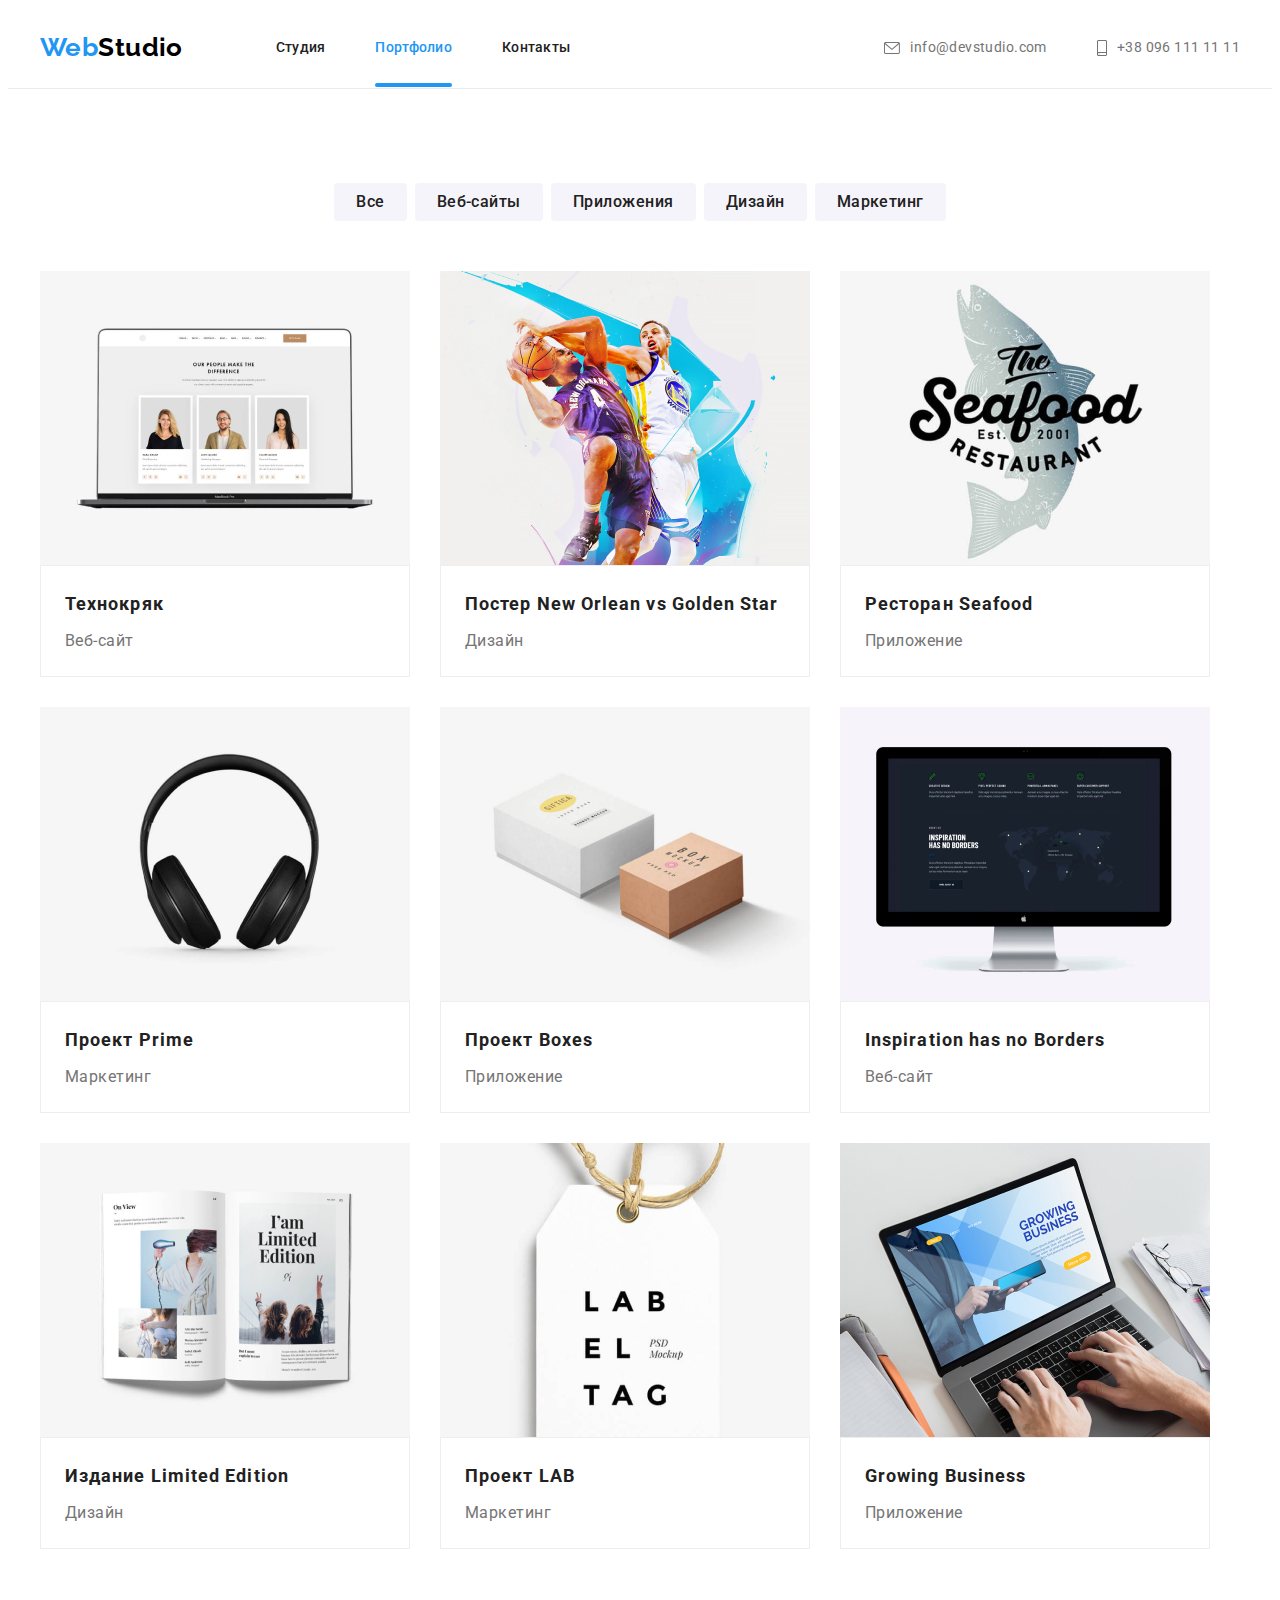
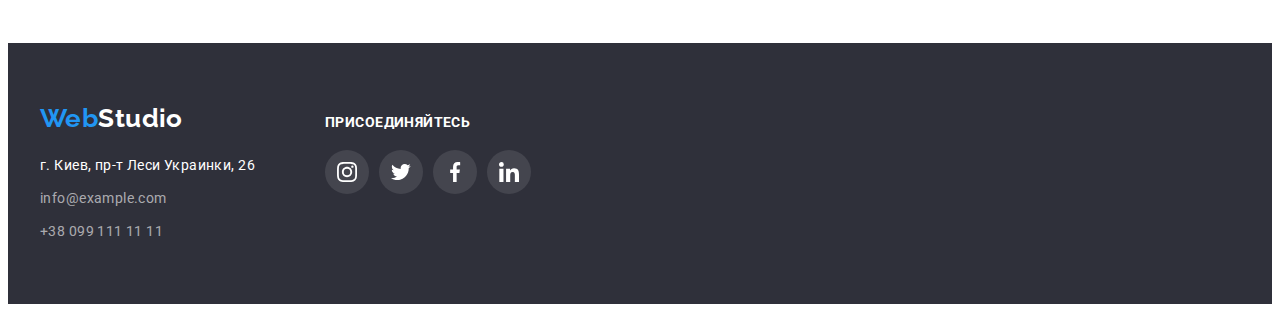
==== portfolio.html @ 3811b28b "копіювання файлів" ====
<!DOCTYPE html>
<html lang="en">

<head>
    <meta charset="UTF-8">
    <meta http-equiv="X-UA-Compatible" content="IE=edge">
    <meta name="viewport" content="width=device-width, initial-scale=1.0">
    <title>Document</title>
<link rel="preconnect" href="https://fonts.googleapis.com">
<link rel="preconnect" href="https://fonts.gstatic.com" crossorigin>
<link href="https://fonts.googleapis.com/css2?family=Raleway:wght@700&family=Roboto:wght@400;500;700;900&display=swap" rel="stylesheet">
<link rel="stylesheet" href="https://cdnjs.cloudflare.com/ajax/libs/modern-normalize/1.1.0/modern-normalize.min.css"
    integrity="sha512-wpPYUAdjBVSE4KJnH1VR1HeZfpl1ub8YT/NKx4PuQ5NmX2tKuGu6U/JRp5y+Y8XG2tV+wKQpNHVUX03MfMFn9Q=="
    crossorigin="anonymous" referrerpolicy="no-referrer" />
    <link rel="stylesheet" href="./css/styles.css">
</head>

<body>
<header class="header">
    <div class="container">
        <nav class="nav">
            <a class="logo" href="./"><span class="logo-blue-text">Web</span>Studio</a>
            <ul class="nav-list">
                <li class="nav-item">
                    <a class="nav-link " href="./index.html">Студия</a>
                </li>
                <li class="nav-item">
                    <a class="nav-link nav-link-active" href="./portfolio.html">Портфолио</a>
                </li>
                <li class="nav-item">
                    <a class="nav-link" href="">Контакты</a>
                </li>
            </ul>
        </nav>
        <ul class="contacts-list">
            <li class="contacts-item">
                <a class="contacts-link" href="mailto:info@devstudio.com">
                    <svg class="contacts-icon" height="16px" width="16px">
                        <use href="./images/icons.svg#icon-mail "></use>
                    </svg>
                    info@devstudio.com </a>
            </li>
            <li class="contacts-item">
                <a class="contacts-link" href="tel:+380961111111">
                    <svg class="contacts-icon" height="16px" width="10px">
                        <use href="./images/icons.svg#icon-smartphone "></use>
                    </svg>
                    +38 096 111 11 11</a>
            </li>
        </ul>
    </div>
</header>
    <main>
<section class="section">
    <div class="container">
<h1 class="invisible-title">Примери работ</h1>
<ul class="works-list-button">
    <li class="works-button-item"><button class="works-button" type="button">Все</button></li>
    <li class="works-button-item"><button class="works-button" type="button">Веб-сайты</button></li>
    <li class="works-button-item"><button class="works-button" type="button">Приложения</button></li>
    <li class="works-button-item"><button class="works-button" type="button">Дизайн</button></li>
    <li class="works-button-item"><button class="works-button" type="button">Маркетинг</button></li>
</ul>
<ul class="works-list">
    <li class="works-item">
        <a href="" class="works-link">
            <div class="work-box">
            <img src="./images/img.jpg" class="work-img" alt="Веб-сайт замовника" width="370">
            <div class="work-box-text-animation works-link">
            <p class="work-text-anamation">Технокряк это современная площадка распространения коронавируса. Компании используют эту платформу для цифрового шпионажа и атак на защищённые сервера конкурентов.</p>    
        </div>
        </div>
            <div class="work-text-box">
                <h2 class="work-box-title" >Технокряк</h2>
                <p class="work-text">Веб-сайт</p>
            </div>
        </a>
    </li>
    <li class="works-item">
        <a href="" class="works-link">
            <div class="work-box">
            <img src="./images/img2.jpg" class="work-img" alt="Два баскетболіста в грі" width="370">
            <div class="work-box-text-animation">
            <p class="work-text-anamation">Технокряк это современная площадка распространения коронавируса. Компании используют эту платформу для цифрового шпионажа и атак на защищённые сервера конкурентов.</p>    
        </div>
        </div>
            <div class="work-text-box"> 
                <h2  class="work-box-title">Постер New Orlean vs Golden Star</h2>
                <p class="work-text">Дизайн</p>
            </div>
        </a>
    </li>
    <li class="works-item">
        <a  href="" class="works-link">
            <div class="work-box">
            <img src="./images/img3.jpg" class="work-img" alt="логотип с рибой" width="370">
            <div class="work-box-text-animation">
            <p class="work-text-anamation">Технокряк это современная площадка распространения коронавируса. Компании используют эту платформу для цифрового шпионажа и атак на защищённые сервера конкурентов.</p>    
        </div>
        </div>
            <div class="work-text-box">
                <h2  class="work-box-title">Ресторан Seafood</h2>
                <p class="work-text">Приложение</p>
            </div>
        </a>
    </li>
    <li class="works-item">
        <a  href="" class="works-link">
            <div class="work-box">
            <img src="./images/img4.jpg" class="work-img" alt="наушники" width="370">
            <div class="work-box-text-animation">
            <p class="work-text-anamation">Технокряк это современная площадка распространения коронавируса. Компании используют эту платформу для цифрового шпионажа и атак на защищённые сервера конкурентов.</p>   
        </div>
        </div>
            <div class="work-text-box"> 
                <h2 class="work-box-title" >Проект Prime</h2>
                <p class="work-text">Маркетинг</p>   
            </div>
        </a>
    </li>
    <li class="works-item">
        <a href="" class="works-link">
            <div class="work-box">
            <img src="./images/img5.jpg" class="work-img" alt="два блока белий и бежевий" width="370">
            <div class="work-box-text-animation">
            <p class="work-text-anamation">Технокряк это современная площадка распространения коронавируса. Компании используют эту платформу для цифрового шпионажа и атак на защищённые сервера конкурентов.</p>    
        </div>
        </div>
            <div class="work-text-box"> 
                <h2 class="work-box-title" >Проект Boxes</h2>
                <p class="work-text">Приложение</p>
            </div>
        </a>
    </li>
    <li class="works-item">
        <a href="" class="works-link">
            <div class="work-box">
            <img src="./images/img6.jpg" class="work-img" alt="монитор с картой мира" width="370">
            <div class="work-box-text-animation">
            <p class="work-text-anamation">Технокряк это современная площадка распространения коронавируса. Компании используют эту платформу для цифрового шпионажа и атак на защищённые сервера конкурентов.</p>    
        </div>
        </div>
            <div class="work-text-box"> 
                <h2 class="work-box-title" >Inspiration has no Borders</h2>
                <p class="work-text">Веб-сайт</p>
            </div>
        </a>
    </li>
    <li class="works-item">
        <a href="" class="works-link">
            <div class="work-box">
            <img src="./images/img7.jpg" class="work-img" alt="откритая книга с фотографиями" width="370">
            <div class="work-box-text-animation">
            <p class="work-text-anamation">Технокряк это современная площадка распространения коронавируса. Компании используют эту платформу для цифрового шпионажа и атак на защищённые сервера конкурентов.</p>    
        </div>
        </div>
            <div class="work-text-box"> 
                <h2  class="work-box-title">Издание Limited Edition</h2>
                <p class="work-text">Дизайн</p>
            </div>
        </a>
    </li>
    <li class="works-item">
        <a  href="" class="works-link">
            <div class="work-box">
            <img src="./images/img8.jpg" class="work-img" alt="бирка" width="370">
            <div class="work-box-text-animation">
            <p class="work-text-anamation">Технокряк это современная площадка распространения коронавируса. Компании используют эту платформу для цифрового шпионажа и атак на защищённые сервера конкурентов.</p>    
        </div>
        </div>
            <div class="work-text-box"> 
                <h2 class="work-box-title" >Проект LAB</h2>
                <p class="work-text">Маркетинг</p>
            </div>
        </a>
    </li>
    <li class="works-item">
        <a href="" class="works-link">
            <div class="work-box">
            <img src="./images/img9.jpg" class="work-img" alt="человек набирает текст" width="370">
            <div class="work-box-text-animation">
            <p class="work-text-anamation">Технокряк это современная площадка распространения коронавируса. Компании используют эту платформу для цифрового шпионажа и атак на защищённые сервера конкурентов.</p>    
        </div>
        </div>
            <div class="work-text-box"> 
                <h2 class="work-box-title">Growing Business</h2>
                <p class="work-text">Приложение</p>
            </div>
        </a>
    </li>
</ul>
</div>
</section>
    </main>
<footer class="low">
    <div class="container low-container">
        <div>
            <a class="logo low-logo" href="./"><span class="logo-blue-text">Web</span>Studio</a>
            <address>
                <ul class="address-list">
                    <li class="address-item">
                        <p class="address-text">г. Киев, пр-т Леси Украинки, 26</p>
                    </li>
                    <li class="address-item">
                        <a class="address-links" href="mailto:info@example.com">info@example.com</a>
                    </li>
                    <li class="address-item">
                        <a class="address-links" href="tel:+380991111111">+38 099 111 11 11</a>
                    </li>
                </ul>
            </address>
        </div>
        <div class="social-networks-box">
            <p class="social-networks-text">присоединяйтесь</p>
            <ul class="social-networks-list">
                <li class="social-networks-item"><a href="" class="social-networks-link"> <svg
                            class="social-networks-icon">
                            <use href="./images/icons.svg#icon-instagram "></use>
                        </svg>
                    </a></li>
                <li class="social-networks-item"><a href="" class="social-networks-link"> <svg
                            class="social-networks-icon">
                            <use href="./images/icons.svg#icon-tvitter "></use>
                        </svg></a></li>
                <li class="social-networks-item"><a href="" class="social-networks-link"> <svg
                            class="social-networks-icon">
                            <use href="./images/icons.svg#icon-facebook "></use>
                        </svg></a></li>
                <li class="social-networks-item"><a href="" class="social-networks-link"> <svg
                            class="social-networks-icon">
                            <use href="./images/icons.svg#icon-linkedin "></use>
                        </svg></a></li>
            </ul>
        </div>
    </div>
</footer>
</body>

</html>
---- css/styles.css ----
:root {
  --primary-text-color: #757575;
  --title-text-color: #212121;
  --accent-color: #2196f3;
  --fon-color: #ffffff;
  --interval-box: 30px;
  --function-time: 250ms cubic-bezier(0.4, 0, 0.2, 1);
}

body {
  font-family: "Roboto", sans-serif;
  font-size: 14px;
  line-height: 1.71;
  letter-spacing: 0.03em;

  background-color: var(--fon-color);
  color: var(--primary-text-color);
}

h1,
h2,
h3,
p,
ul {
  margin: 0;
}
ul {
  list-style: none;
  padding: 0;
}
a {
  text-decoration: none;
  color: inherit;
}
.container {
  padding-left: 15px;
  padding-right: 15px;

  width: 1200px;
  margin: 0 auto;
}

/* header */
.header {
  display: flex;
  border-bottom: 1px solid #ececec;
  height: 80px;
}
.header > .container {
  display: flex;
  align-items: center;
  justify-content: space-between;
}
.nav {
  display: flex;
  align-items: center;
}
.logo {
  font-family: "Raleway", sans-serif;
  font-size: 26px;
  line-height: 1.2;
  font-weight: 700;

  color: #000000;
  margin-right: 93px;
}
.logo-blue-text {
  color: var(--accent-color);
}
.nav-list,
.contacts-list,
.feature,
.career,
.comand,
.works-list-button,
.works-list {
  display: flex;
}
.nav-link,
.contacts-link {
  padding: 32px 0;
  transition: color var(--function-time);
}

.nav-link {
  color: var(--title-text-color);
  font-weight: 500;
  letter-spacing: 0.02em;
  line-height: 1.14;
}
.nav-link-active {
  position: relative;
  color: var(--accent-color);
}
.nav-link-active::after {
  content: " ";
  position: absolute;
  bottom: 0;
  height: 4px;
  width: 100%;
  display: block;
  background: var(--accent-color);
  border-radius: 2px;
}
.nav-item:not(:last-child),
.contacts-item:not(:last-child) {
  margin-right: 50px;
}

.contacts-link {
  display: flex;
  align-items: center;
  color: var(--primary-text-color);
  fill: var(--primary-text-color);
}
.contacts-icon {
  margin-right: 10px;
  transition: fill var(--function-time);
}

.nav-link:hover,
.nav-link:focus,
.contacts-link:hover,
.contacts-link:focus {
  color: var(--accent-color);
}
.contacts-link:hover .contacts-icon,
.contacts-link:focus .contacts-icon {
  fill: var(--accent-color);
}

/* main */
.hero {
  padding-top: 200px;
  padding-bottom: 200px;

  text-align: center;
  background-color: #2f303a;
  background-image: linear-gradient(
      to right,
      rgba(47, 48, 58, 0.4),
      rgba(47, 48, 58, 0.4)
    ),
    url("../images/fon.jpg");

  background-repeat: no-repeat;
  background-size: cover;
  background-position: center;
}

.hero-title {
  font-weight: 900;
  font-size: 44px;
  line-height: 1.36;
  text-align: center;
  letter-spacing: 0.06em;
  text-transform: uppercase;
  color: var(--fon-color);
  margin-bottom: var(--interval-box);
}

.hero-button {
  font-family: inherit;
  font-weight: 700;
  font-size: 16px;
  line-height: 1.87;
  /* identical to box height, or 187% */
  letter-spacing: 0.06em;

  color: var(--fon-color);

  background-color: var(--accent-color);
  cursor: pointer;
  padding: 10px 32px;
  border-radius: 4px;
  border: none;

  transition: color var(--function-time), background-color var(--function-time);
}
.hero-button:focus,
.hero-button:hover {
  color: var(--accent-color);
  background-color: var(--fon-color);
}
/* особливості */
.section {
  padding-top: 94px;
  padding-bottom: 94px;
}

.invisible-title {
  position: absolute;
  clip: rect(0 0 0 0);
  width: 1px;
  height: 1px;
  margin: -1px;
}

.feature-box {
  display: flex;
  justify-content: center;
  align-items: center;
  height: 120px;
  width: 270px;
  border-radius: 4px;
  margin-bottom: var(--interval-box);
  background: #f5f4fa;
}
.feature-icon {
  height: 70px;
  width: 70px;
}
.feature-item:not(:last-child),
.career-item:not(:last-child),
.comand-item:not(:last-child),
.client-item:not(:last-child) {
  margin-right: var(--interval-box);
}
.feature-title {
  font-weight: 700;
  font-size: 14px;
  line-height: 1.14;
  text-transform: uppercase;
  margin-bottom: 10px;

  color: var(--title-text-color);
}

/* чим займаємося */
.no-pading-top {
  padding-top: 0;
}
.career-item {
  position: relative;
}
.career-img,
.comand-foto,
.work-img {
  width: 100%;
  height: auto;
  display: block;
}
.comand-title,
.career-title,
.client-title {
  margin-bottom: 50px;
  font-weight: 700;
  font-size: 36px;
  line-height: 1.17;
  letter-spacing: 0.03em;
  text-align: center;

  color: var(--title-text-color);
}
.career-text {
  position: absolute;
  bottom: 0;
  left: 0;
  width: 100%;
  padding: 27px;
  font-weight: 700;
  line-height: 1.14;
  text-align: center;
  text-transform: uppercase;

  color: var(--fon-color);
  background: rgba(47, 48, 58, 0.8);
}

/* Наша команда */

.team {
  background-color: #f5f4fa;
}
/* .comand-item {
} */
.comand-text {
  font-size: 16px;
  line-height: 1.19;
  padding: 30px 0;
  background-color: var(--fon-color);
  text-align: center;
  border-radius: 0px 0px 4px 4px;
  box-shadow: 0px 1px 3px rgba(0, 0, 0, 0.12), 0px 1px 1px rgba(0, 0, 0, 0.14),
    0px 2px 1px rgba(0, 0, 0, 0.2);
  fill: #afb1b8;
}

.comand-name {
  font-weight: 500;
  margin-bottom: 10px;
  color: var(--title-text-color);
}
.comand-work {
  margin-bottom: 16px;
}
.social-networks-list {
  display: flex;
  justify-content: center;
}
.social-networks-item:not(:last-child) {
  margin-right: 10px;
}
.social-networks-link {
  display: flex;
  justify-content: center;
  align-items: center;
  height: 44px;
  width: 44px;
  border-radius: 50%;
  background: rgba(255, 255, 255, 0.1);
  text-align: center;
  transition: background-color var(--function-time);
}
.social-networks-link:hover,
.social-networks-link:focus {
  background-color: var(--accent-color);
}
.social-networks-link:hover,
.social-networks-link:focus {
  fill: var(--fon-color);
}
.social-networks-icon {
  height: 20px;
  width: 20px;
  fill: inherit;
  transition: fill var(--function-time);
}
/* Постоянные клиенты */
.client {
  display: flex;
}
.client-link {
  justify-content: center;
  align-items: center;
  width: 170px;
  height: 92px;
  display: flex;
  fill: #afb1b8;
  border: 1px solid #afb1b8;
  border-radius: 4px;
  transition: border var(--function-time);
}
.client-icon {
  fill: inherit;
  transition: fill var(--function-time);
}
.client-link:hover,
.client-link:focus {
  border-color: var(--accent-color);
}
.client-link:hover .client-icon,
.client-link:focus .client-icon {
  fill: var(--accent-color);
}
/* footer */
.low {
  background-color: #2f303a;
  padding-bottom: 60px;
  padding-top: 60px;
}
.low-container {
  display: flex;
  align-items: baseline;
}
.low-logo {
  display: inline-block;
  margin-right: 0;
  margin-bottom: 20px;
  color: var(--fon-color);
}
.address-list {
  font-style: normal;
}
.address-text {
  color: var(--fon-color);
}

.address-links {
  color: rgba(255, 255, 255, 0.6);
  transition: color var(--function-time);
}
.address-links:hover,
.address-links:focus {
  color: var(--accent-color);
}
.address-item:not(:last-child) {
  margin-bottom: 9px;
}
.social-networks-box {
  margin-left: 70px;
  fill: var(--fon-color);
}
.social-networks-text {
  margin-bottom: 20px;

  font-weight: 700;
  line-height: 16px;
  text-transform: uppercase;
  color: var(--fon-color);
}
.backdrop {
  position: fixed;
  top: 0;
  left: 0;

  width: 100%;
  height: 100%;
  background-color: rgba(0, 0, 0, 0.2);
  opacity: 1;
  transition: opacity var(--function-time);
}
.modal {
  position: absolute;
  left: 50%;
  top: 50%;

  transform: translate(-50%, -50%);
  transition: transform var(--function-time);
  width: 528px;
  height: 581px;

  background: var(--fon-color);
  box-shadow: 0px 1px 3px rgba(0, 0, 0, 0.12), 0px 1px 1px rgba(0, 0, 0, 0.14),
    0px 2px 1px rgba(0, 0, 0, 0.2);
  border-radius: 4px;
}
.backdrop.is-hidden {
  opacity: 0;
  pointer-events: none;
}
.backdrop.is-hidden .modal {
  transform: translate(-50%, -400%);
}
.modal-button {
  display: flex;
  align-items: center;
  position: absolute;
  top: 8px;
  right: 8px;
  height: 30px;
  width: 30px;
  border-radius: 50%;

  background: var(--fon-color);
  border: 1px solid rgba(0, 0, 0, 0.1);
}
.modal-icon:hover,
.modal-icon:focus {
  fill: var(--accent-color);
}

/* portfolio/
/----------------------------------------------------------------------
/----------------------------------------------------------------------
/ */
.works-list-button {
  margin-bottom: 50px;
  justify-content: center;
}
.works-button-item:not(:last-child) {
  margin-right: 8px;
}
.works-button {
  font-family: inherit;
  font-weight: 500;
  font-size: 16px;
  line-height: 1.62em;
  color: var(--title-text-color);
  background-color: #f5f4fa;
  cursor: pointer;
  padding: 6px 22px;
  border-radius: 4px;
  letter-spacing: 0.03em;
  border: none;
  transition: color var(--function-time), background-color var(--function-time);
}

.works-button:focus,
.works-button:hover {
  color: var(--fon-color);
  background-color: var(--accent-color);
  box-shadow: 0px 3px 1px rgba(0, 0, 0, 0.1), 0px 1px 2px rgba(0, 0, 0, 0.08),
    0px 2px 2px rgba(0, 0, 0, 0.12);
}
.works-list {
  flex-wrap: wrap;
}

.works-item {
  margin-left: var(--interval-box);
  margin-top: var(--interval-box);
}
.works-link {
  display: block;
  transition: box-shadow var(--function-time);
}
.works-link:focus,
.works-link:hover {
  box-shadow: 0px 1px 1px rgba(0, 0, 0, 0.12), 0px 4px 4px rgba(0, 0, 0, 0.06),
    1px 4px 6px rgba(0, 0, 0, 0.16);
}
.works-link:hover .work-box-text-animation,
.works-link:focus .work-box-text-animation {
  transform: translateY(0%);
}
.work-box {
  position: relative;
  overflow: hidden;
}
.work-box-text-animation {
  position: absolute;
  display: flex;
  justify-content: center;
  align-items: center;
  transform: translateY(100%);
  transition: transform var(--function-time);
  top: 0;
  left: 0;
  height: 100%;
  width: 100%;
  padding: 24px;
  background: rgba(33, 150, 243, 0.9);
}

.work-text-anamation {
  font-size: 18px;
  line-height: 1.56;
  color: var(--fon-color);
  letter-spacing: 0.03em;
}
.work-text-box {
  border: 1px solid #eeeeee;
  padding: 20px 24px;
}
.works-item:nth-child(3n + 1) {
  margin-left: 0;
}
.works-item:not(:nth-child(n + 4)) {
  margin-top: 0;
}

.work-box-title {
  font-weight: 700;
  font-size: 18px;
  line-height: 2em;
  letter-spacing: 0.06em;
  color: var(--title-text-color);
  margin-bottom: 4px;
}
.work-text {
  font-size: 16px;
  line-height: 1.87em;
  letter-spacing: 0.03em;
  color: inherit;
}
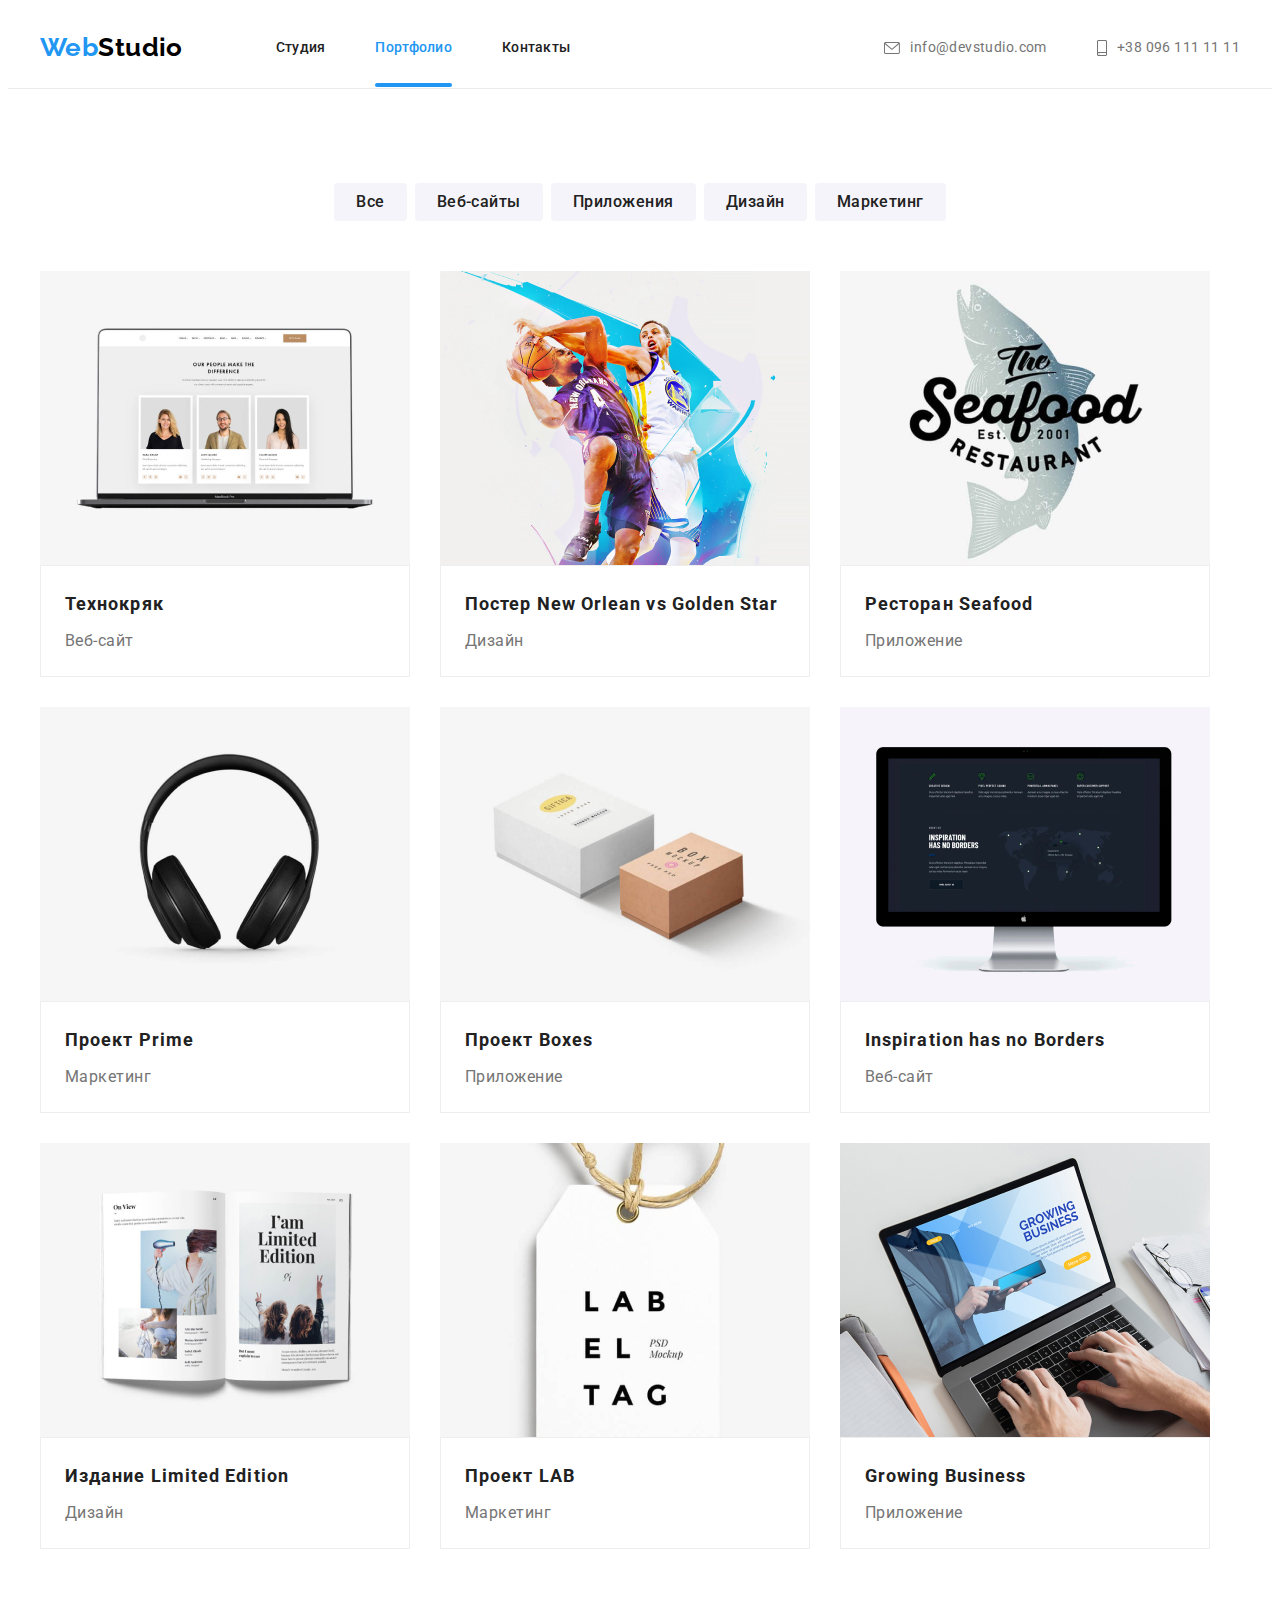
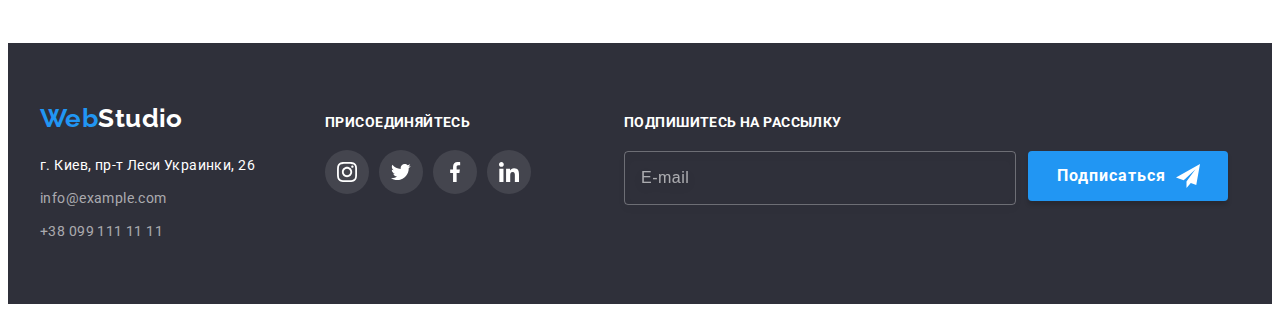
==== commit be9d042e: "закінчення роботи" ====
--- a/portfolio.html
+++ b/portfolio.html
@@ -231,8 +231,19 @@
                             <use href="./images/icons.svg#icon-linkedin "></use>
                         </svg></a></li>
             </ul>
-        </div>
-    </div>
+         </div>
+            <form name="mail-form" class="mail-form">
+                <label for="mail" class="mail-form-text">Подпишитесь на рассылку</label>
+                <div class="mail-form-box">
+                    <input type="email" name="mail" id="mail" class="mail-form-edit" placeholder="E-mail">
+                    <button type="submit" class="mail-form-button">Подписаться
+                        <svg class="mail-form-icon" height="24px" width="24px">
+                            <use href="./images/icons.svg#icon-send"></use>
+                        </svg>
+                    </button>
+                </div>
+            </form>
+        </div>
 </footer>
 </body>
 
--- a/css/styles.css
+++ b/css/styles.css
@@ -24,6 +24,7 @@
 ul {
   margin: 0;
 }
+
 ul {
   list-style: none;
   padding: 0;
@@ -178,7 +179,9 @@
   transition: color var(--function-time), background-color var(--function-time);
 }
 .hero-button:focus,
-.hero-button:hover {
+.hero-button:hover,
+.mail-form-button:focus,
+.mail-form-button:hover {
   color: var(--accent-color);
   background-color: var(--fon-color);
 }
@@ -188,7 +191,8 @@
   padding-bottom: 94px;
 }
 
-.invisible-title {
+.invisible-title,
+.modal-check {
   position: absolute;
   clip: rect(0 0 0 0);
   width: 1px;
@@ -327,7 +331,8 @@
   transition: fill var(--function-time);
 }
 /* Постоянные клиенты */
-.client {
+.client,
+.mail-form-box {
   display: flex;
 }
 .client-link {
@@ -399,6 +404,85 @@
   text-transform: uppercase;
   color: var(--fon-color);
 }
+/* mail-form */
+
+.mail-form {
+  margin-left: 93px;
+}
+.mail-form-text {
+  display: flex;
+  font-weight: 700;
+  line-height: 1.14;
+  margin-bottom: 20px;
+  text-transform: uppercase;
+
+  color: var(--fon-color);
+}
+.mail-form-edit {
+  display: flex;
+  width: 358px;
+  height: 50px;
+  background: none;
+  padding-left: 16px;
+  padding-right: 16px;
+  margin-right: 12px;
+
+  border: 1px solid rgba(255, 255, 255, 0.3);
+  filter: drop-shadow(0px 4px 4px rgba(0, 0, 0, 0.15));
+  border-radius: 4px;
+  font-size: 16px;
+
+  letter-spacing: 0.03em;
+
+  color: rgba(255, 255, 255, 0.6);
+  transition: border-color var(--function-time);
+}
+.mail-form-edit::placeholder {
+  font-size: 16px;
+  letter-spacing: 0.03em;
+  color: rgba(255, 255, 255, 0.6);
+}
+.mail-form-edit:hover,
+.mail-form-edit:focus-visible {
+  border-color: var(--accent-color);
+  outline-color: var(--accent-color);
+}
+.mail-form-button {
+  display: flex;
+  align-items: center;
+  height: 50px;
+  padding-left: 29px;
+  padding-right: 28px;
+
+  box-shadow: 0px 4px 4px rgba(0, 0, 0, 0.15);
+  border-radius: 4px;
+  border: none;
+
+  font-family: inherit;
+  font-weight: 700;
+  font-size: 16px;
+  line-height: 1.87;
+  letter-spacing: 0.06em;
+
+  color: var(--fon-color);
+  background: var(--accent-color);
+  fill: var(--fon-color);
+
+  transition: color var(--function-time), background-color var(--function-time);
+}
+
+.mail-form-button:focus .mail-form-iconn,
+.mail-form-button:hover .mail-form-icon {
+  fill: var(--accent-color);
+}
+
+.mail-form-icon {
+  fill: inherit;
+  transition: fill var(--function-time);
+  margin-left: 10px;
+}
+
+/* modal-windows */
 .backdrop {
   position: fixed;
   top: 0;
@@ -419,6 +503,7 @@
   transition: transform var(--function-time);
   width: 528px;
   height: 581px;
+  padding: 40px;
 
   background: var(--fon-color);
   box-shadow: 0px 1px 3px rgba(0, 0, 0, 0.12), 0px 1px 1px rgba(0, 0, 0, 0.14),
@@ -444,10 +529,124 @@
 
   background: var(--fon-color);
   border: 1px solid rgba(0, 0, 0, 0.1);
-}
-.modal-icon:hover,
-.modal-icon:focus {
+  cursor: pointer;
+}
+.modal-icon {
+  fill: inherit;
+  transition: fill var(--function-time);
+}
+.modal-button:hover .modal-icon,
+.modal-button:focus .modal-icon {
   fill: var(--accent-color);
+}
+.modal-title {
+  margin-bottom: 12px;
+  text-align: center;
+  font-weight: 700;
+  font-size: 20px;
+  line-height: 1.15;
+
+  letter-spacing: 0.03em;
+  color: var(--title-text-color);
+}
+.modal-form {
+  display: flex;
+  flex-direction: column;
+}
+.modal-text {
+  font-size: 12px;
+  line-height: 1.17;
+  letter-spacing: 0.01em;
+}
+.modal-edit-blok {
+  position: relative;
+  margin-top: 4px;
+  margin-bottom: 10px;
+}
+.modal-edit-border:hover,
+.modal-edit-border:focus-visible {
+  border-color: var(--accent-color);
+  outline-color: var(--accent-color);
+}
+.modal-edit-border:hover + .modal-edit-icon,
+.modal-edit-border:focus-visible + .modal-edit-icon {
+  fill: var(--accent-color);
+}
+.modal-edit {
+  width: 100%;
+  height: 40px;
+  padding-left: 42px;
+}
+.modal-edit-border {
+  border: 1px solid rgba(33, 33, 33, 0.2);
+  border-radius: 4px;
+  cursor: pointer;
+  transition: border-color var(--function-time),
+    outline-color var(--function-time);
+}
+.modal-edit-icon {
+  position: absolute;
+  left: 12px;
+  top: 50%;
+  transform: translateY(-50%);
+  fill: var(--title-text-color);
+  transition: fill var(--function-time);
+}
+.modal-comment {
+  width: 100%;
+  height: 120px;
+  padding: 12px 16px;
+  margin-top: 4px;
+  margin-bottom: 20px;
+  resize: none;
+}
+.modal-comment::placeholder {
+  font-family: Roboto;
+  font-style: normal;
+  font-weight: normal;
+  font-size: 14px;
+  line-height: 1.14;
+  letter-spacing: 0.01em;
+
+  color: rgba(117, 117, 117, 0.5);
+}
+.modal-element-centr {
+  text-align: center;
+}
+.modal-check-text {
+  display: flex;
+  justify-content: center;
+  align-items: center;
+  fill: var(--fon-color);
+}
+.modal-link {
+  text-decoration: underline;
+  color: var(--accent-color);
+}
+.modal-check:checked + .modal-check-icon {
+  border: none;
+  background-color: var(--accent-color);
+}
+.modal-check-icon {
+  border: 2px solid var(--title-text-color);
+  border-radius: 2px;
+  margin-right: 8px;
+  font: inherit;
+}
+
+.modal-button-submit {
+  background: #188ce8;
+  box-shadow: 0px 4px 4px rgba(0, 0, 0, 0.15);
+  border-radius: 4px;
+  border: none;
+  padding: 10px 55px;
+  margin-top: 30px;
+  font-weight: 700;
+  font-size: 16px;
+  line-height: 1.87;
+  letter-spacing: 0.06em;
+  cursor: pointer;
+  color: var(--fon-color);
 }
 
 /* portfolio/
